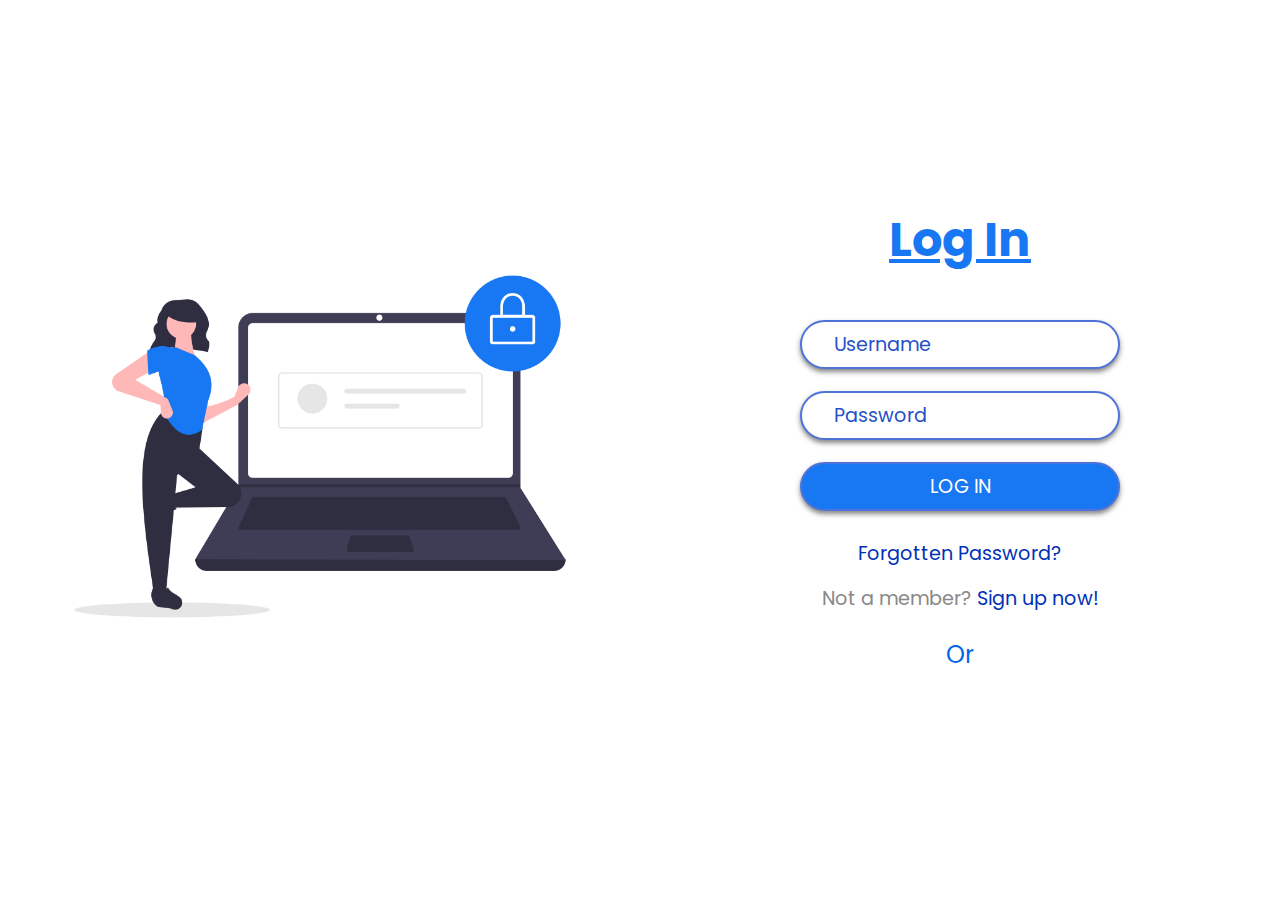
==== login.html @ 1a479350 "Create log in form" ====
<!DOCTYPE html>
<html lang="en">

<head>
    <meta charset="UTF-8">
    <meta http-equiv="X-UA-Compatible" content="IE=edge">
    <meta name="viewport" content="width=device-width, initial-scale=1.0">
    <link rel="stylesheet" href="./css/login.css">
    <link rel="icon" href="./img/page-icon/man.png">
    <link rel="stylesheet" href="./fontawesome/css/all.css">
    <title>Log in</title>
</head>

<body>

    <div class="container">

        <div class="side-img">
            <img src="./img/background/side-img-6.png" alt="">
        </div>

        <div class="login-form">

            <h2>Log in</h2>

            <div class="input-field">
                <label for="user" class="fas fa-user"></label>
                <input type="text" id="user" placeholder="Username">
            </div>

            <div class="input-field">
                <label for="pass" class="fas fa-lock"></label>
                <input type="password" id="pass" placeholder="Password" required>
                <i onclick="showPassword()" id="pass-icon" class="fas fa-eye-slash"></i>
            </div>

            <button type="submit" class="submit-btn">log in</button>

            <a href="#" class="forgot-pass">Forgotten Password?</a>

            <div class="member">
                Not a member?
                <a href="#">Sign up now!</a>
            </div>

            <p>Or</p>

            <div class="social-media">
                <i class="fab fa-facebook-square"></i>
                <i class="fab fa-google-plus-square"></i>
                <i class="fab fa-twitter"></i>
            </div>

        </div>

    </div>

    <script src="./js/login.js"></script>
</body>

</html>
---- css/login.css ----
@import url('https://fonts.googleapis.com/css2?family=Poppins:wght@300;400;500;700&display=swap');

* {
  padding: 0;
  margin: 0;
  box-sizing: border-box;
  font-family: 'Poppins' ,sans-serif;
  text-decoration: none;
}

.container {
    display: flex;
    justify-content: space-evenly;
    align-items: center;
    height: 100vh;
}

.side-img {
    width: 50%;
}

.side-img img {
    width: 100%;
}

.login-form {
    width: 50%;
    display: flex;
    flex-direction: column;
    align-items: center;
}

.login-form h2 {
    font-size: 3rem;
    margin-bottom: 2rem;
    color: #1877f2;
    text-decoration: underline;
    text-transform: capitalize;
}

.input-field,
.submit-btn {
    box-shadow: 0 3px 5px rgba(104, 104, 104, 0.8);
    margin: .7rem 0;
    width: 50%;
    background-color: #fff;
    border: 2px solid #4f73d8;
    border-radius: 30px;
    padding: .5rem 1rem;
    display: flex;
    align-items: center;
}

.submit-btn:focus {
    outline: none;
}

.input-field input {
    width: 100%;
    padding: 0 1rem;
    background: none;
    border: none;
    outline: none;
    height: 100%;
    font-size: 1.2rem;
}

.input-field input::placeholder {
    color: #2650c5;
}

.input-field label,
.input-field i {
    font-size: 1.2rem;
    color: #466cd4;
    cursor: pointer;
}

.submit-btn {
    background-color: #1877f2;
    color: #fff;
    text-align: center;
    justify-content: center;
    font-size: 1.2rem;
    transition: .3s ease;
    cursor: pointer;
    text-transform: uppercase;
}

.submit-btn:hover {
    background-color: #005dd6;
}

.forgot-pass {
    color: #0031b8;
    margin: 1rem 0;
    font-size: 1.2rem;
}

.member {
    color: #888888;
    font-size: 1.2rem;
}

.member a {
    color: #0031b8;
}

.social-media {
    width: 50%;
    display: flex;
    justify-content: space-between;
}

p {
    font-size: 1.5rem;
    margin: 1.5rem 0;
    color: #0065e9;
}

.social-media i {
    cursor: pointer;
    font-size: 3rem;
    color: #e84118;
    transition: all .3s ease;
}

.social-media i:hover {
    transform: scale(1.1);
    filter: brightness(120%);
}

.social-media i:nth-child(odd) {
    color: #0b6be9;
}

@media (max-width: 760px) {
    .side-img {
        display: none;
    }

    .login-form {
        width: 100%;
    }

    .input-field {
        width: 80%;
    }

    .social-media {
        width: 70%;
    }
}
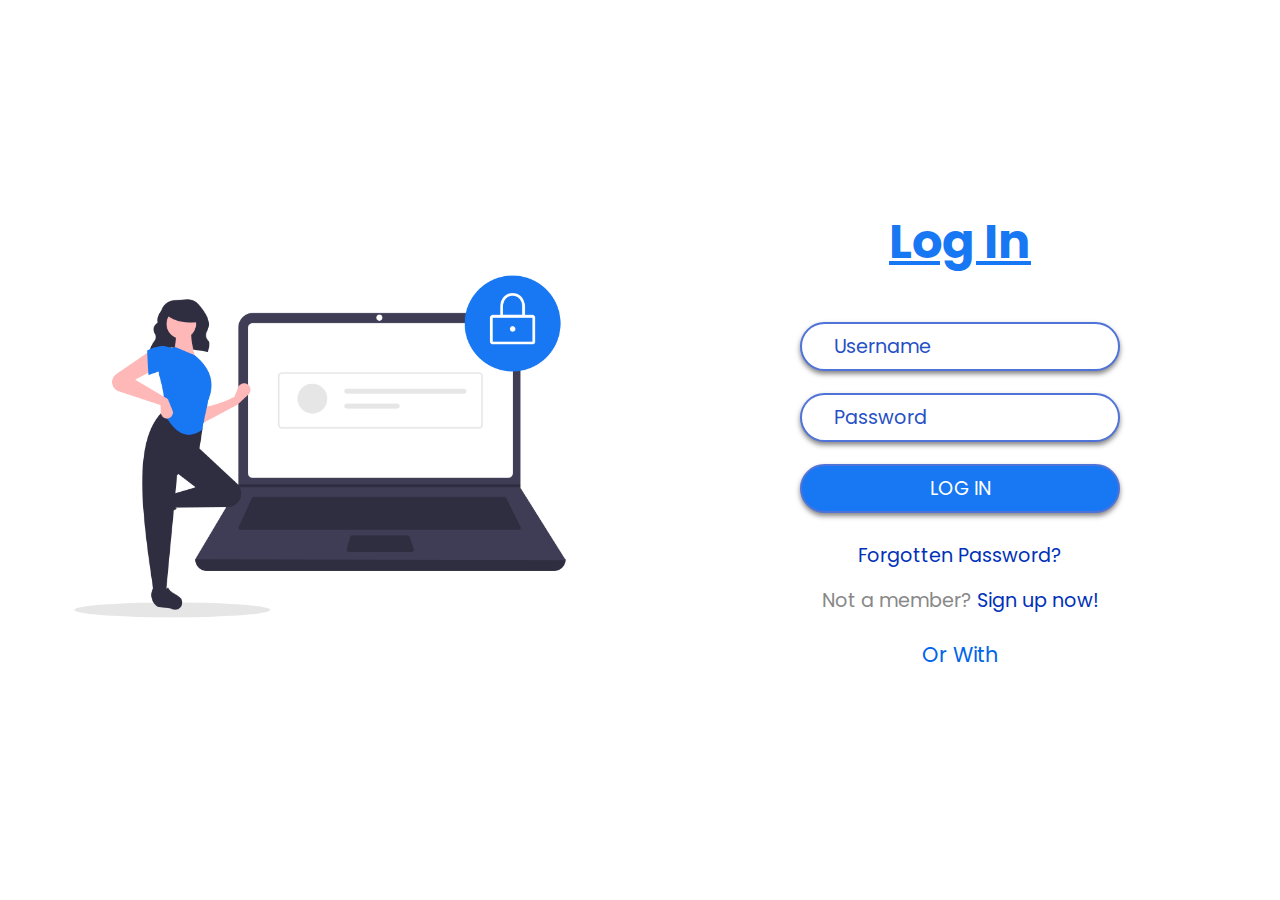
==== commit 373bb340: "Add sign up form and script to switch between 2 forms" ====
--- a/login.html
+++ b/login.html
@@ -8,7 +8,7 @@
     <link rel="stylesheet" href="./css/login.css">
     <link rel="icon" href="./img/page-icon/man.png">
     <link rel="stylesheet" href="./fontawesome/css/all.css">
-    <title>Log in</title>
+    <title>Account</title>
 </head>
 
 <body>
@@ -16,40 +16,85 @@
     <div class="container">
 
         <div class="side-img">
-            <img src="./img/background/side-img-6.png" alt="">
+            <img src="./img/background/side-img-6.png">
         </div>
 
-        <div class="login-form">
+        <div class="form-container">
 
-            <h2>Log in</h2>
+            <input type="checkbox" id="check">
 
-            <div class="input-field">
-                <label for="user" class="fas fa-user"></label>
-                <input type="text" id="user" placeholder="Username">
-            </div>
+            <form class="login-form" required>
 
-            <div class="input-field">
-                <label for="pass" class="fas fa-lock"></label>
-                <input type="password" id="pass" placeholder="Password" required>
-                <i onclick="showPassword()" id="pass-icon" class="fas fa-eye-slash"></i>
-            </div>
+                <h2>Log in</h2>
 
-            <button type="submit" class="submit-btn">log in</button>
+                <div class="input-field">
+                    <label for="user-sign-in" class="fas fa-user"></label>
+                    <input type="text" id="user-sign-in" placeholder="Username" required autofocus>
+                </div>
 
-            <a href="#" class="forgot-pass">Forgotten Password?</a>
+                <div class="input-field">
+                    <label for="sign-in" class="fas fa-lock"></label>
+                    <input type="password" id="sign-in" placeholder="Password" required>
+                    <i onclick="showPasswordSignIn()" id="sign-in-icon" class="fas fa-eye-slash"></i>
+                </div>
 
-            <div class="member">
-                Not a member?
-                <a href="#">Sign up now!</a>
-            </div>
+                <button type="submit" class="submit-btn">log in</button>
 
-            <p>Or</p>
+                <a href="#" class="forgot-pass">Forgotten Password?</a>
 
-            <div class="social-media">
-                <i class="fab fa-facebook-square"></i>
-                <i class="fab fa-google-plus-square"></i>
-                <i class="fab fa-twitter"></i>
-            </div>
+                <div class="member">
+                    Not a member?
+                    <a href="#" onclick="formToggle()">Sign up now!</a>
+
+                </div>
+
+                <p>Or With</p>
+
+                <div class="social-media">
+                    <i class="fab fa-facebook-square"></i>
+                    <i class="fab fa-google-plus-square"></i>
+                    <i class="fab fa-twitter"></i>
+                </div>
+
+            </form>
+
+            <form class="sign-up-form" required>
+
+                <h2>Sign Up</h2>
+
+                <div class="input-field">
+                    <label for="user-sign-up" class="fas fa-user"></label>
+                    <input type="text" id="user-sign-up" placeholder="Username" required autofocus>
+                </div>
+
+                <div class="input-field">
+                    <label for="sign-up" class="fas fa-lock"></label>
+                    <input type="password" id="sign-up" placeholder="Password" required>
+                    <i onclick="showPasswordSignUp()" id="sign-up-icon" class="fas fa-eye-slash"></i>
+                </div>
+
+                <button type="submit" class="submit-btn">Sign up</button>
+
+                <div class="policy">
+                    <span>By registering, you agree to our
+                        <a href="#">terms of service</a> & <a href="#">privacy policy</a>
+                    </span>
+                </div>
+
+                <div class="member">
+                    Already a member?
+                    <a href="#" onclick="formToggle()">Log in now!</a>
+                </div>
+
+                <p>Or With</p>
+
+                <div class="social-media">
+                    <i class="fab fa-facebook-square"></i>
+                    <i class="fab fa-google-plus-square"></i>
+                    <i class="fab fa-twitter"></i>
+                </div>
+
+            </form>
 
         </div>
 
--- a/css/login.css
+++ b/css/login.css
@@ -9,13 +9,14 @@
 }
 
 .container {
+    position: relative;
     display: flex;
     justify-content: space-evenly;
     align-items: center;
     height: 100vh;
 }
 
-.side-img {
+.side-img, .form-container {
     width: 50%;
 }
 
@@ -23,14 +24,41 @@
     width: 100%;
 }
 
-.login-form {
-    width: 50%;
+.login-form, .sign-up-form {
+    width: 100%;
     display: flex;
     flex-direction: column;
     align-items: center;
 }
 
-.login-form h2 {
+.sign-up-form, #check {
+    display: none;
+}
+
+#check:checked ~ .login-form {
+    display: none;
+    pointer-events: none;
+}
+
+#check:checked ~ .sign-up-form {
+    display: flex;
+    flex-direction: column;
+}
+
+.policy {
+    margin: 1rem 0;
+    width: 50%;
+    text-align: center;
+    font-size: .9rem;
+}
+
+.policy a {
+    color: #e84118;
+    font-weight: 500;
+}
+
+.login-form h2,
+.sign-up-form h2 {
     font-size: 3rem;
     margin-bottom: 2rem;
     color: #1877f2;
@@ -113,7 +141,7 @@
 }
 
 p {
-    font-size: 1.5rem;
+    font-size: 1.3rem;
     margin: 1.5rem 0;
     color: #0065e9;
 }
@@ -134,20 +162,26 @@
     color: #0b6be9;
 }
 
-@media (max-width: 760px) {
+@media (max-width: 769px) {
     .side-img {
         display: none;
     }
 
-    .login-form {
+    .form-container {
         width: 100%;
     }
 
-    .input-field {
+    .input-field, .policy, .social-media {
         width: 80%;
     }
 
-    .social-media {
-        width: 70%;
+    .member {
+        width: 60%;
+        text-align: center;
+    }
+
+    p {
+        margin: 1rem 0;
+        font-size: 1rem;
     }
 }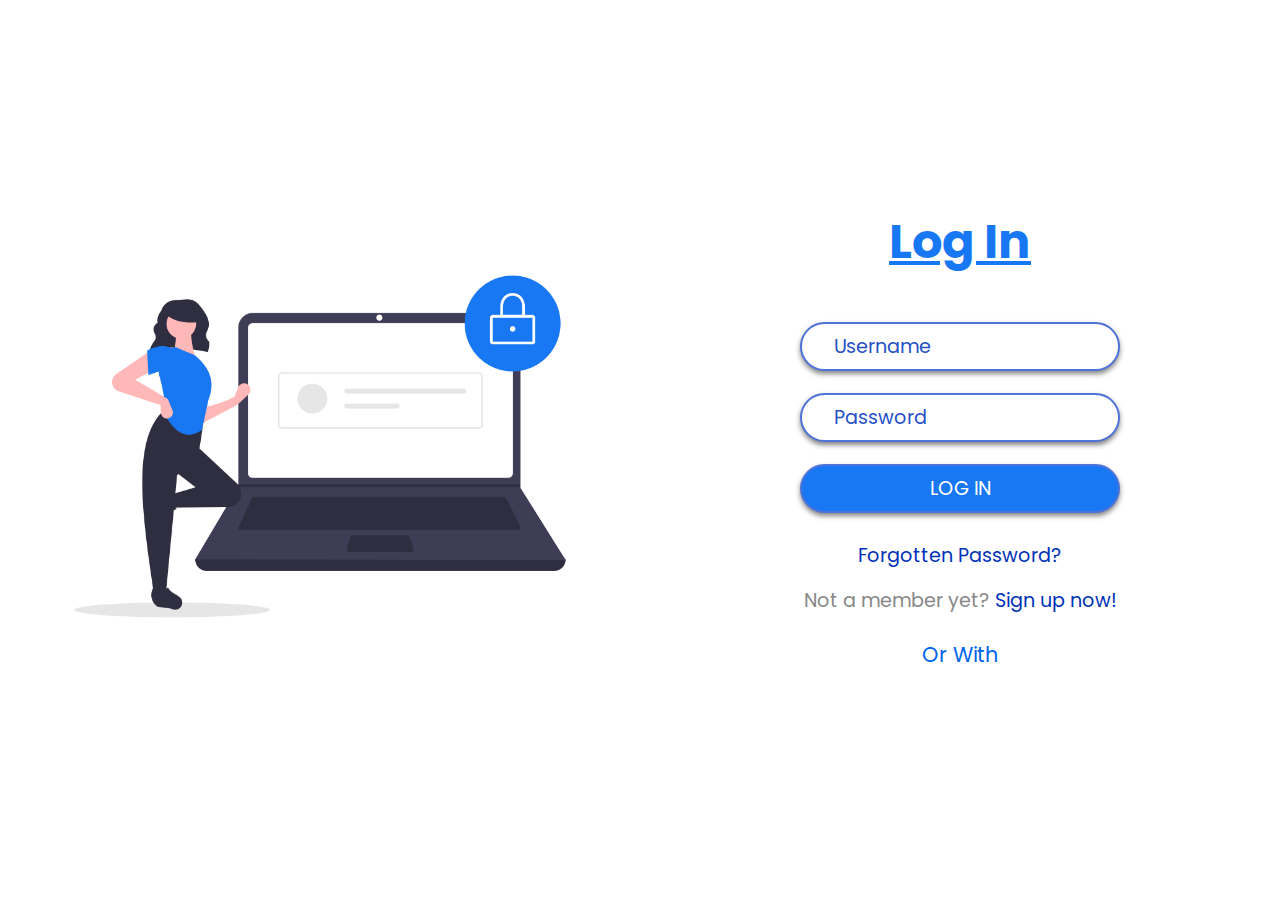
==== commit 91502697: "Add getUserNameAndPassword method for sign up form" ====
--- a/login.html
+++ b/login.html
@@ -29,7 +29,7 @@
 
                 <div class="input-field">
                     <label for="user-sign-in" class="fas fa-user"></label>
-                    <input type="text" id="user-sign-in" placeholder="Username" required autofocus>
+                    <input type="text" id="user-sign-in" placeholder="Username" required autofocus autocomplete="off">
                 </div>
 
                 <div class="input-field">
@@ -43,7 +43,7 @@
                 <a href="#" class="forgot-pass">Forgotten Password?</a>
 
                 <div class="member">
-                    Not a member?
+                    Not a member yet?
                     <a href="#" onclick="formToggle()">Sign up now!</a>
 
                 </div>
@@ -64,20 +64,27 @@
 
                 <div class="input-field">
                     <label for="user-sign-up" class="fas fa-user"></label>
-                    <input type="text" id="user-sign-up" placeholder="Username" required autofocus>
+                    <input type="text" id="user-sign-up" placeholder="Username" required autofocus autocomplete="off">
                 </div>
 
                 <div class="input-field">
                     <label for="sign-up" class="fas fa-lock"></label>
                     <input type="password" id="sign-up" placeholder="Password" required>
                     <i onclick="showPasswordSignUp()" id="sign-up-icon" class="fas fa-eye-slash"></i>
+
                 </div>
 
-                <button type="submit" class="submit-btn">Sign up</button>
+                <div class="input-field">
+                    <label for="sign-up-confirm" class="fas fa-lock"></label>
+                    <input type="password" id="sign-up-confirm" placeholder="Confirm Password" required>
+                    <!-- <i onclick="showPasswordSignUp()" id="sign-up-icon" class="fas fa-eye-slash"></i> -->
+                </div>
+
+                <button type="submit" class="submit-btn" onclick="getUserNameAndPassword()">Sign up</button>
 
                 <div class="policy">
                     <span>By registering, you agree to our
-                        <a href="#">terms of service</a> & <a href="#">privacy policy</a>
+                        <a href="#">terms of service</a> & <a href="#">privacy policy.</a>
                     </span>
                 </div>
 
--- a/css/login.css
+++ b/css/login.css
@@ -153,13 +153,13 @@
     transition: all .3s ease;
 }
 
+.social-media i:nth-child(odd) {
+    color: #0b6be9;
+}
+
 .social-media i:hover {
     transform: scale(1.1);
     filter: brightness(120%);
-}
-
-.social-media i:nth-child(odd) {
-    color: #0b6be9;
 }
 
 @media (max-width: 769px) {
@@ -175,7 +175,7 @@
         width: 80%;
     }
 
-    .member {
+    .member,.submit-btn {
         width: 60%;
         text-align: center;
     }
